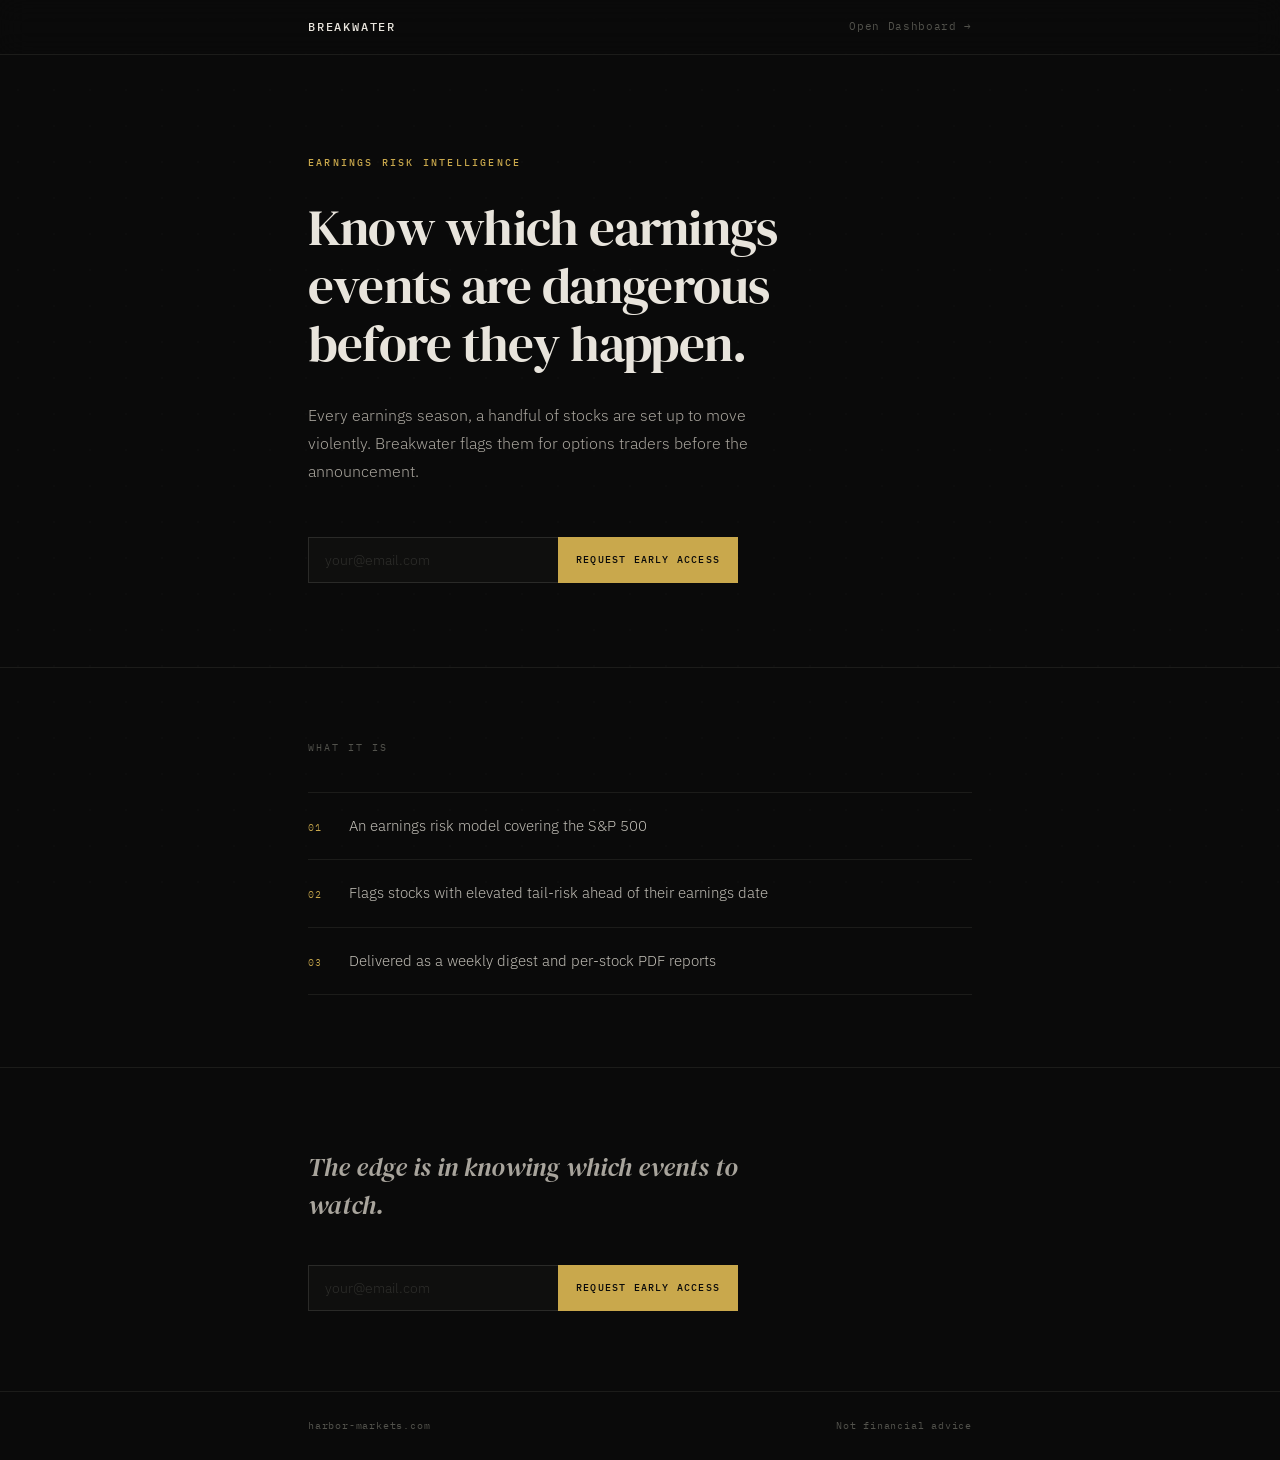
==== index.html @ 90c2ec00 "1/6/26 Changed Landing page styling and content created Formspree form" ====
<!DOCTYPE html>
<html lang="en">
<head>
  <meta charset="UTF-8" />
  <meta name="viewport" content="width=device-width, initial-scale=1.0" />
  <title>Breakwater — Earnings Risk Intelligence</title>
  <style>
    @import url('https://fonts.googleapis.com/css2?family=DM+Serif+Display:ital@0;1&family=IBM+Plex+Mono:wght@400;500&family=IBM+Plex+Sans:wght@300;400;500&display=swap');

    :root {
      --bg:           #0a0a0a;
      --text:         #e8e4dc;
      --text-muted:   #52524c;
      --text-dim:     #a8a49c;
      --accent:       #c9a84c;
      --border:       #1c1c1a;
      --max-w:        720px;
    }

    *, *::before, *::after { box-sizing: border-box; margin: 0; padding: 0; }
    html { scroll-behavior: smooth; }

    body {
      background: var(--bg);
      color: var(--text);
      font-family: 'IBM Plex Sans', system-ui, sans-serif;
      font-size: 16px;
      line-height: 1.6;
      -webkit-font-smoothing: antialiased;
      overflow-x: hidden;
    }

    /* Subtle dot-grid atmosphere */
    body::before {
      content: '';
      position: fixed;
      inset: 0;
      background-image: radial-gradient(circle, rgba(255,255,255,0.016) 1px, transparent 1px);
      background-size: 36px 36px;
      pointer-events: none;
      z-index: 0;
    }

    /* Staggered page load */
    @keyframes fadeUp {
      from { opacity: 0; transform: translateY(14px); }
      to   { opacity: 1; transform: translateY(0); }
    }
    .f1 { animation: fadeUp .55s ease both .00s; }
    .f2 { animation: fadeUp .55s ease both .12s; }
    .f3 { animation: fadeUp .55s ease both .24s; }
    .f4 { animation: fadeUp .55s ease both .38s; }
    .f5 { animation: fadeUp .55s ease both .52s; }

    /* ── Layout ── */
    .container {
      max-width: var(--max-w);
      margin: 0 auto;
      padding: 0 28px;
      position: relative;
      z-index: 1;
    }

    /* ── Nav ── */
    nav {
      position: sticky;
      top: 0;
      z-index: 100;
      border-bottom: 1px solid var(--border);
      background: rgba(10, 10, 10, 0.9);
      backdrop-filter: blur(14px);
      -webkit-backdrop-filter: blur(14px);
    }
    .nav-inner {
      max-width: var(--max-w);
      margin: 0 auto;
      padding: 0 28px;
      height: 54px;
      display: flex;
      align-items: center;
      justify-content: space-between;
      position: relative;
      z-index: 1;
    }
    .wordmark {
      font-family: 'IBM Plex Mono', monospace;
      font-size: 12px;
      font-weight: 500;
      letter-spacing: .15em;
      text-transform: uppercase;
      color: var(--text);
      text-decoration: none;
    }
    .nav-cta {
      font-family: 'IBM Plex Mono', monospace;
      font-size: 11px;
      letter-spacing: .06em;
      color: var(--text-muted);
      text-decoration: none;
      transition: color .2s;
    }
    .nav-cta:hover { color: var(--text); }

    /* ── Hero ── */
    .hero {
      padding: 100px 0 84px;
      border-bottom: 1px solid var(--border);
    }
    .eyebrow {
      font-family: 'IBM Plex Mono', monospace;
      font-size: 10px;
      font-weight: 500;
      letter-spacing: .22em;
      text-transform: uppercase;
      color: var(--accent);
      margin-bottom: 28px;
    }
    h1 {
      font-family: 'DM Serif Display', Georgia, serif;
      font-size: clamp(2.1rem, 5.5vw, 3.2rem);
      font-weight: 400;
      line-height: 1.13;
      letter-spacing: -.015em;
      color: var(--text);
      margin-bottom: 28px;
    }
    .hero-sub {
      font-size: 16px;
      font-weight: 300;
      color: var(--text-dim);
      line-height: 1.75;
      max-width: 500px;
      margin-bottom: 52px;
    }

    /* ── Form ── */
    .form-row {
      display: flex;
      gap: 0;
      max-width: 430px;
    }
    .form-row input[type="email"] {
      flex: 1;
      min-width: 0;
      background: #0f0f0e;
      border: 1px solid #2a2a28;
      border-right: none;
      color: var(--text);
      font-family: 'IBM Plex Sans', sans-serif;
      font-size: 14px;
      font-weight: 300;
      padding: 13px 16px;
      outline: none;
      transition: border-color .2s;
      -webkit-appearance: none;
    }
    .form-row input[type="email"]::placeholder { color: #2e2e2b; }
    .form-row input[type="email"]:focus { border-color: var(--accent); }
    .btn {
      background: var(--accent);
      color: #0a0a0a;
      font-family: 'IBM Plex Mono', monospace;
      font-size: 10px;
      font-weight: 500;
      letter-spacing: .12em;
      text-transform: uppercase;
      border: none;
      padding: 13px 18px;
      cursor: pointer;
      white-space: nowrap;
      transition: opacity .2s;
      flex-shrink: 0;
    }
    .btn:hover { opacity: .82; }

    /* ── Features ── */
    .features {
      padding: 72px 0;
      border-bottom: 1px solid var(--border);
    }
    .section-label {
      font-family: 'IBM Plex Mono', monospace;
      font-size: 10px;
      letter-spacing: .2em;
      text-transform: uppercase;
      color: var(--text-muted);
      margin-bottom: 36px;
    }
    .feature-list {
      list-style: none;
    }
    .feature-list li {
      display: flex;
      align-items: baseline;
      gap: 28px;
      padding: 22px 0;
      border-top: 1px solid var(--border);
      font-size: 15px;
      font-weight: 300;
      color: #c0bdb5;
      line-height: 1.5;
    }
    .feature-list li:last-child { border-bottom: 1px solid var(--border); }
    .num {
      font-family: 'IBM Plex Mono', monospace;
      font-size: 10px;
      color: var(--accent);
      letter-spacing: .05em;
      flex-shrink: 0;
      margin-top: 3px;
    }

    /* ── Bottom CTA ── */
    .cta-bottom {
      padding: 80px 0;
      border-bottom: 1px solid var(--border);
    }
    .cta-line {
      font-family: 'DM Serif Display', serif;
      font-style: italic;
      font-size: clamp(1.25rem, 2.8vw, 1.65rem);
      font-weight: 400;
      color: var(--text-dim);
      line-height: 1.45;
      margin-bottom: 40px;
      max-width: 460px;
    }

    /* ── Footer ── */
    footer {
      padding: 26px 0;
    }
    .footer-inner {
      max-width: var(--max-w);
      margin: 0 auto;
      padding: 0 28px;
      display: flex;
      align-items: center;
      justify-content: space-between;
      position: relative;
      z-index: 1;
    }
    .footer-text {
      font-family: 'IBM Plex Mono', monospace;
      font-size: 10px;
      letter-spacing: .08em;
      color: var(--text-muted);
    }

    /* ── Mobile ── */
    @media (max-width: 520px) {
      .hero { padding: 68px 0 60px; }
      h1 { line-height: 1.18; }
      .form-row { flex-direction: column; gap: 8px; }
      .form-row input[type="email"] { border-right: 1px solid #2a2a28; }
      .btn { padding: 14px 20px; }
    }
  </style>
</head>
<body>

  <nav>
    <div class="nav-inner f1">
      <a class="wordmark" href="#">Breakwater</a>
      <a class="nav-cta" href="https://www.harbor-markets.com/breakwater/" target="_blank" rel="noopener noreferrer">Open Dashboard &rarr;</a>
    </div>
  </nav>

  <section class="hero">
    <div class="container">
      <p class="eyebrow f2">Earnings Risk Intelligence</p>
      <h1 class="f3">Know which earnings<br>events are dangerous<br>before they happen.</h1>
      <p class="hero-sub f4">
        Every earnings season, a handful of stocks are set up to move violently.
        Breakwater flags them for options traders before the announcement.
      </p>
      <div class="f5">
        <form class="form-row" action="https://formspree.io/f/xykvrbqv" method="POST">
          <input type="email" name="email" placeholder="your@email.com" required autocomplete="email" />
          <button type="submit" class="btn">Request early access</button>
        </form>
      </div>
    </div>
  </section>

  <section class="features">
    <div class="container">
      <p class="section-label">What it is</p>
      <ul class="feature-list">
        <li>
          <span class="num">01</span>
          <span>An earnings risk model covering the S&amp;P 500</span>
        </li>
        <li>
          <span class="num">02</span>
          <span>Flags stocks with elevated tail-risk ahead of their earnings date</span>
        </li>
        <li>
          <span class="num">03</span>
          <span>Delivered as a weekly digest and per-stock PDF reports</span>
        </li>
      </ul>
    </div>
  </section>

  <section class="cta-bottom">
    <div class="container">
      <p class="cta-line">The edge is in knowing which events to watch.</p>
      <form class="form-row" action="https://formspree.io/f/xykvrbqv" method="POST">
        <input type="email" name="email" placeholder="your@email.com" required autocomplete="email" />
        <button type="submit" class="btn">Request early access</button>
      </form>
    </div>
  </section>

  <footer>
    <div class="footer-inner">
      <span class="footer-text">harbor-markets.com</span>
      <span class="footer-text">Not financial advice</span>
    </div>
  </footer>

</body>
</html>
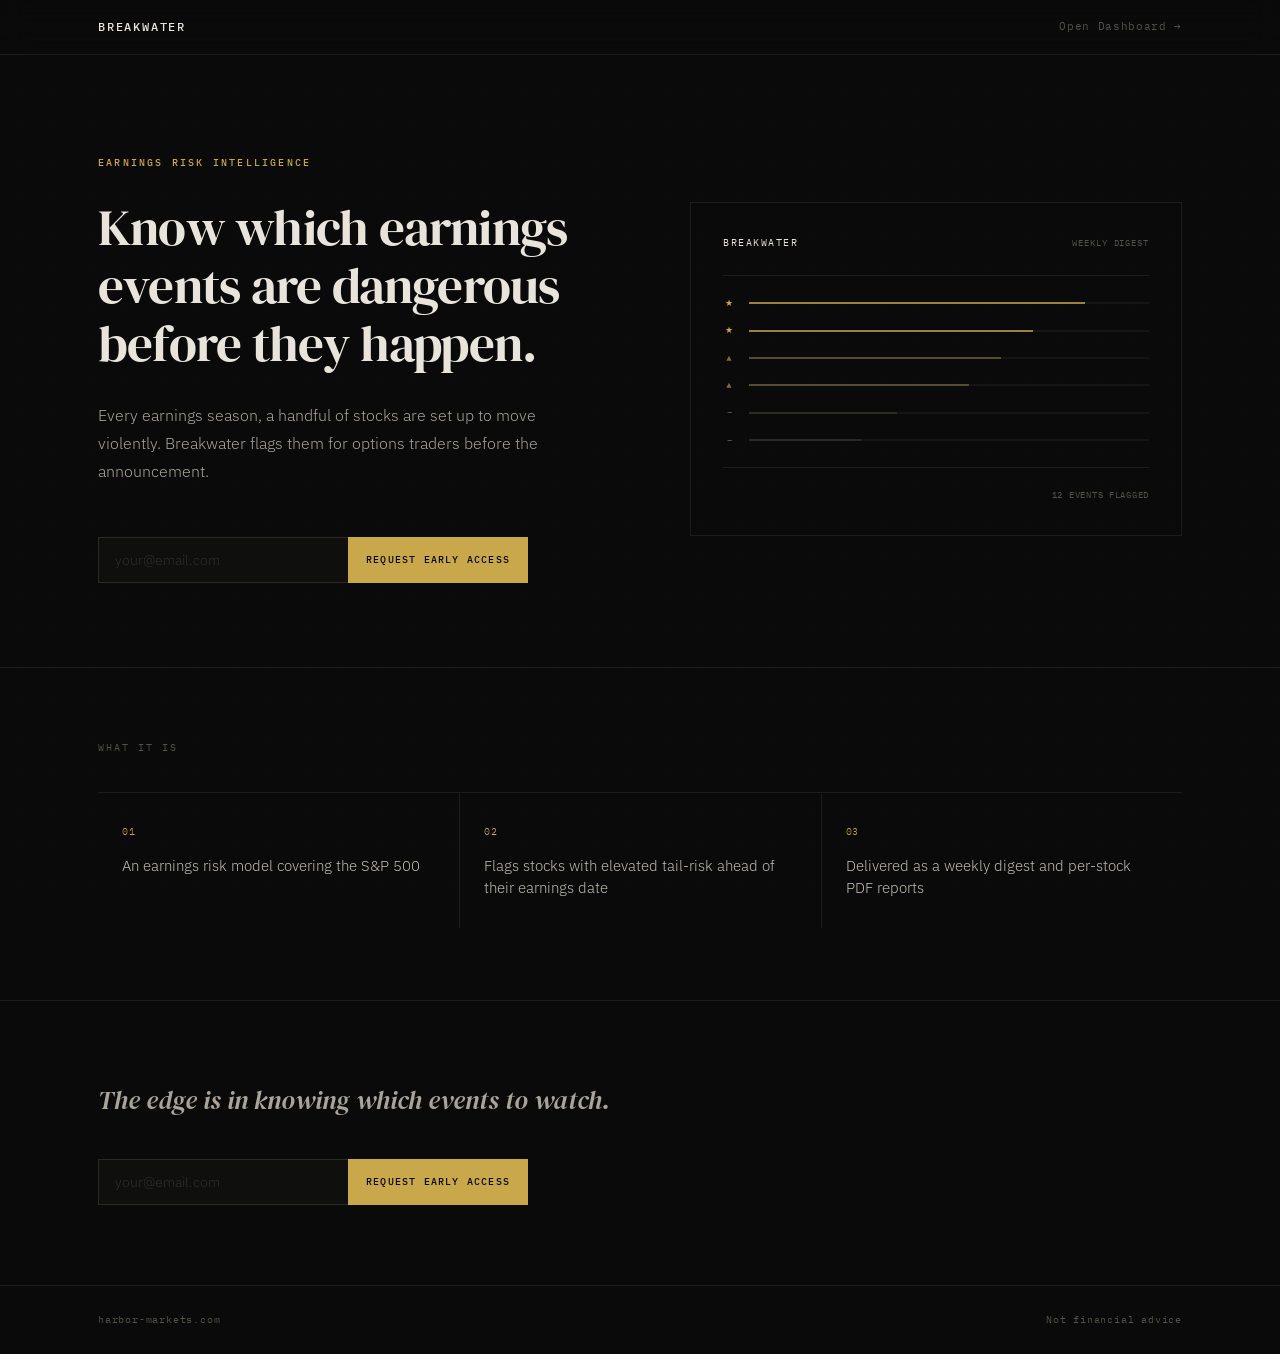
==== commit 61ebf087: "2/6/26 max-width update" ====
--- a/index.html
+++ b/index.html
@@ -4,258 +4,7 @@
   <meta charset="UTF-8" />
   <meta name="viewport" content="width=device-width, initial-scale=1.0" />
   <title>Breakwater — Earnings Risk Intelligence</title>
-  <style>
-    @import url('https://fonts.googleapis.com/css2?family=DM+Serif+Display:ital@0;1&family=IBM+Plex+Mono:wght@400;500&family=IBM+Plex+Sans:wght@300;400;500&display=swap');
-
-    :root {
-      --bg:           #0a0a0a;
-      --text:         #e8e4dc;
-      --text-muted:   #52524c;
-      --text-dim:     #a8a49c;
-      --accent:       #c9a84c;
-      --border:       #1c1c1a;
-      --max-w:        720px;
-    }
-
-    *, *::before, *::after { box-sizing: border-box; margin: 0; padding: 0; }
-    html { scroll-behavior: smooth; }
-
-    body {
-      background: var(--bg);
-      color: var(--text);
-      font-family: 'IBM Plex Sans', system-ui, sans-serif;
-      font-size: 16px;
-      line-height: 1.6;
-      -webkit-font-smoothing: antialiased;
-      overflow-x: hidden;
-    }
-
-    /* Subtle dot-grid atmosphere */
-    body::before {
-      content: '';
-      position: fixed;
-      inset: 0;
-      background-image: radial-gradient(circle, rgba(255,255,255,0.016) 1px, transparent 1px);
-      background-size: 36px 36px;
-      pointer-events: none;
-      z-index: 0;
-    }
-
-    /* Staggered page load */
-    @keyframes fadeUp {
-      from { opacity: 0; transform: translateY(14px); }
-      to   { opacity: 1; transform: translateY(0); }
-    }
-    .f1 { animation: fadeUp .55s ease both .00s; }
-    .f2 { animation: fadeUp .55s ease both .12s; }
-    .f3 { animation: fadeUp .55s ease both .24s; }
-    .f4 { animation: fadeUp .55s ease both .38s; }
-    .f5 { animation: fadeUp .55s ease both .52s; }
-
-    /* ── Layout ── */
-    .container {
-      max-width: var(--max-w);
-      margin: 0 auto;
-      padding: 0 28px;
-      position: relative;
-      z-index: 1;
-    }
-
-    /* ── Nav ── */
-    nav {
-      position: sticky;
-      top: 0;
-      z-index: 100;
-      border-bottom: 1px solid var(--border);
-      background: rgba(10, 10, 10, 0.9);
-      backdrop-filter: blur(14px);
-      -webkit-backdrop-filter: blur(14px);
-    }
-    .nav-inner {
-      max-width: var(--max-w);
-      margin: 0 auto;
-      padding: 0 28px;
-      height: 54px;
-      display: flex;
-      align-items: center;
-      justify-content: space-between;
-      position: relative;
-      z-index: 1;
-    }
-    .wordmark {
-      font-family: 'IBM Plex Mono', monospace;
-      font-size: 12px;
-      font-weight: 500;
-      letter-spacing: .15em;
-      text-transform: uppercase;
-      color: var(--text);
-      text-decoration: none;
-    }
-    .nav-cta {
-      font-family: 'IBM Plex Mono', monospace;
-      font-size: 11px;
-      letter-spacing: .06em;
-      color: var(--text-muted);
-      text-decoration: none;
-      transition: color .2s;
-    }
-    .nav-cta:hover { color: var(--text); }
-
-    /* ── Hero ── */
-    .hero {
-      padding: 100px 0 84px;
-      border-bottom: 1px solid var(--border);
-    }
-    .eyebrow {
-      font-family: 'IBM Plex Mono', monospace;
-      font-size: 10px;
-      font-weight: 500;
-      letter-spacing: .22em;
-      text-transform: uppercase;
-      color: var(--accent);
-      margin-bottom: 28px;
-    }
-    h1 {
-      font-family: 'DM Serif Display', Georgia, serif;
-      font-size: clamp(2.1rem, 5.5vw, 3.2rem);
-      font-weight: 400;
-      line-height: 1.13;
-      letter-spacing: -.015em;
-      color: var(--text);
-      margin-bottom: 28px;
-    }
-    .hero-sub {
-      font-size: 16px;
-      font-weight: 300;
-      color: var(--text-dim);
-      line-height: 1.75;
-      max-width: 500px;
-      margin-bottom: 52px;
-    }
-
-    /* ── Form ── */
-    .form-row {
-      display: flex;
-      gap: 0;
-      max-width: 430px;
-    }
-    .form-row input[type="email"] {
-      flex: 1;
-      min-width: 0;
-      background: #0f0f0e;
-      border: 1px solid #2a2a28;
-      border-right: none;
-      color: var(--text);
-      font-family: 'IBM Plex Sans', sans-serif;
-      font-size: 14px;
-      font-weight: 300;
-      padding: 13px 16px;
-      outline: none;
-      transition: border-color .2s;
-      -webkit-appearance: none;
-    }
-    .form-row input[type="email"]::placeholder { color: #2e2e2b; }
-    .form-row input[type="email"]:focus { border-color: var(--accent); }
-    .btn {
-      background: var(--accent);
-      color: #0a0a0a;
-      font-family: 'IBM Plex Mono', monospace;
-      font-size: 10px;
-      font-weight: 500;
-      letter-spacing: .12em;
-      text-transform: uppercase;
-      border: none;
-      padding: 13px 18px;
-      cursor: pointer;
-      white-space: nowrap;
-      transition: opacity .2s;
-      flex-shrink: 0;
-    }
-    .btn:hover { opacity: .82; }
-
-    /* ── Features ── */
-    .features {
-      padding: 72px 0;
-      border-bottom: 1px solid var(--border);
-    }
-    .section-label {
-      font-family: 'IBM Plex Mono', monospace;
-      font-size: 10px;
-      letter-spacing: .2em;
-      text-transform: uppercase;
-      color: var(--text-muted);
-      margin-bottom: 36px;
-    }
-    .feature-list {
-      list-style: none;
-    }
-    .feature-list li {
-      display: flex;
-      align-items: baseline;
-      gap: 28px;
-      padding: 22px 0;
-      border-top: 1px solid var(--border);
-      font-size: 15px;
-      font-weight: 300;
-      color: #c0bdb5;
-      line-height: 1.5;
-    }
-    .feature-list li:last-child { border-bottom: 1px solid var(--border); }
-    .num {
-      font-family: 'IBM Plex Mono', monospace;
-      font-size: 10px;
-      color: var(--accent);
-      letter-spacing: .05em;
-      flex-shrink: 0;
-      margin-top: 3px;
-    }
-
-    /* ── Bottom CTA ── */
-    .cta-bottom {
-      padding: 80px 0;
-      border-bottom: 1px solid var(--border);
-    }
-    .cta-line {
-      font-family: 'DM Serif Display', serif;
-      font-style: italic;
-      font-size: clamp(1.25rem, 2.8vw, 1.65rem);
-      font-weight: 400;
-      color: var(--text-dim);
-      line-height: 1.45;
-      margin-bottom: 40px;
-      max-width: 460px;
-    }
-
-    /* ── Footer ── */
-    footer {
-      padding: 26px 0;
-    }
-    .footer-inner {
-      max-width: var(--max-w);
-      margin: 0 auto;
-      padding: 0 28px;
-      display: flex;
-      align-items: center;
-      justify-content: space-between;
-      position: relative;
-      z-index: 1;
-    }
-    .footer-text {
-      font-family: 'IBM Plex Mono', monospace;
-      font-size: 10px;
-      letter-spacing: .08em;
-      color: var(--text-muted);
-    }
-
-    /* ── Mobile ── */
-    @media (max-width: 520px) {
-      .hero { padding: 68px 0 60px; }
-      h1 { line-height: 1.18; }
-      .form-row { flex-direction: column; gap: 8px; }
-      .form-row input[type="email"] { border-right: 1px solid #2a2a28; }
-      .btn { padding: 14px 20px; }
-    }
-  </style>
+  <link rel="stylesheet" href="styles.css" />
 </head>
 <body>
 
@@ -268,17 +17,58 @@
 
   <section class="hero">
     <div class="container">
-      <p class="eyebrow f2">Earnings Risk Intelligence</p>
-      <h1 class="f3">Know which earnings<br>events are dangerous<br>before they happen.</h1>
-      <p class="hero-sub f4">
-        Every earnings season, a handful of stocks are set up to move violently.
-        Breakwater flags them for options traders before the announcement.
-      </p>
-      <div class="f5">
-        <form class="form-row" action="https://formspree.io/f/xykvrbqv" method="POST">
-          <input type="email" name="email" placeholder="your@email.com" required autocomplete="email" />
-          <button type="submit" class="btn">Request early access</button>
-        </form>
+      <div class="hero-grid">
+        <div class="hero-content">
+          <p class="eyebrow f2">Earnings Risk Intelligence</p>
+          <h1 class="f3">Know which earnings<br>events are dangerous<br>before they happen.</h1>
+          <p class="hero-sub f4">
+            Every earnings season, a handful of stocks are set up to move violently.
+            Breakwater flags them for options traders before the announcement.
+          </p>
+          <div class="f5">
+            <form class="form-row" action="https://formspree.io/f/xykvrbqv" method="POST">
+              <input type="email" name="email" placeholder="your@email.com" required autocomplete="email" />
+              <button type="submit" class="btn">Request early access</button>
+            </form>
+          </div>
+        </div>
+        <div class="hero-visual f4">
+          <div class="digest-preview">
+            <div class="dp-header">
+              <span>Breakwater</span>
+              <span class="dp-label">Weekly Digest</span>
+            </div>
+            <div class="dp-divider"></div>
+            <div class="dp-rows">
+              <div class="dp-row">
+                <span class="dp-icon high">★</span>
+                <div class="dp-bar-track"><div class="dp-bar-fill high" style="--w:84%"></div></div>
+              </div>
+              <div class="dp-row">
+                <span class="dp-icon high">★</span>
+                <div class="dp-bar-track"><div class="dp-bar-fill high" style="--w:71%"></div></div>
+              </div>
+              <div class="dp-row">
+                <span class="dp-icon mid">▲</span>
+                <div class="dp-bar-track"><div class="dp-bar-fill mid" style="--w:63%"></div></div>
+              </div>
+              <div class="dp-row">
+                <span class="dp-icon mid">▲</span>
+                <div class="dp-bar-track"><div class="dp-bar-fill mid" style="--w:55%"></div></div>
+              </div>
+              <div class="dp-row">
+                <span class="dp-icon low">–</span>
+                <div class="dp-bar-track"><div class="dp-bar-fill low" style="--w:37%"></div></div>
+              </div>
+              <div class="dp-row">
+                <span class="dp-icon low">–</span>
+                <div class="dp-bar-track"><div class="dp-bar-fill low" style="--w:28%"></div></div>
+              </div>
+            </div>
+            <div class="dp-divider"></div>
+            <div class="dp-footer">12 events flagged</div>
+          </div>
+        </div>
       </div>
     </div>
   </section>
--- a/styles.css
+++ b/styles.css
@@ -0,0 +1,346 @@
+@import url('https://fonts.googleapis.com/css2?family=DM+Serif+Display:ital@0;1&family=IBM+Plex+Mono:wght@400;500&family=IBM+Plex+Sans:wght@300;400;500&display=swap');
+
+:root {
+  --bg:           #0a0a0a;
+  --text:         #e8e4dc;
+  --text-muted:   #52524c;
+  --text-dim:     #a8a49c;
+  --accent:       #c9a84c;
+  --border:       #1c1c1a;
+  --max-w:        1180px;
+}
+
+*, *::before, *::after { box-sizing: border-box; margin: 0; padding: 0; }
+html { scroll-behavior: smooth; }
+
+body {
+  background: var(--bg);
+  color: var(--text);
+  font-family: 'IBM Plex Sans', system-ui, sans-serif;
+  font-size: 16px;
+  line-height: 1.6;
+  -webkit-font-smoothing: antialiased;
+  overflow-x: hidden;
+}
+
+/* Subtle dot-grid atmosphere */
+body::before {
+  content: '';
+  position: fixed;
+  inset: 0;
+  background-image: radial-gradient(circle, rgba(255,255,255,0.016) 1px, transparent 1px);
+  background-size: 36px 36px;
+  pointer-events: none;
+  z-index: 0;
+}
+
+/* Staggered page load */
+@keyframes fadeUp {
+  from { opacity: 0; transform: translateY(14px); }
+  to   { opacity: 1; transform: translateY(0); }
+}
+.f1 { animation: fadeUp .55s ease both .00s; }
+.f2 { animation: fadeUp .55s ease both .12s; }
+.f3 { animation: fadeUp .55s ease both .24s; }
+.f4 { animation: fadeUp .55s ease both .38s; }
+.f5 { animation: fadeUp .55s ease both .52s; }
+
+/* ── Layout ── */
+.container {
+  max-width: var(--max-w);
+  margin: 0 auto;
+  padding: 0 48px;
+  position: relative;
+  z-index: 1;
+}
+
+/* ── Nav ── */
+nav {
+  position: sticky;
+  top: 0;
+  z-index: 100;
+  border-bottom: 1px solid var(--border);
+  background: rgba(10, 10, 10, 0.9);
+  backdrop-filter: blur(14px);
+  -webkit-backdrop-filter: blur(14px);
+}
+.nav-inner {
+  max-width: var(--max-w);
+  margin: 0 auto;
+  padding: 0 48px;
+  height: 54px;
+  display: flex;
+  align-items: center;
+  justify-content: space-between;
+  position: relative;
+  z-index: 1;
+}
+.wordmark {
+  font-family: 'IBM Plex Mono', monospace;
+  font-size: 12px;
+  font-weight: 500;
+  letter-spacing: .15em;
+  text-transform: uppercase;
+  color: var(--text);
+  text-decoration: none;
+}
+.nav-cta {
+  font-family: 'IBM Plex Mono', monospace;
+  font-size: 11px;
+  letter-spacing: .06em;
+  color: var(--text-muted);
+  text-decoration: none;
+  transition: color .2s;
+}
+.nav-cta:hover { color: var(--text); }
+
+/* ── Hero ── */
+.hero {
+  padding: 100px 0 84px;
+  border-bottom: 1px solid var(--border);
+}
+.hero-grid {
+  display: flex;
+  flex-direction: column;
+}
+.eyebrow {
+  font-family: 'IBM Plex Mono', monospace;
+  font-size: 10px;
+  font-weight: 500;
+  letter-spacing: .22em;
+  text-transform: uppercase;
+  color: var(--accent);
+  margin-bottom: 28px;
+}
+h1 {
+  font-family: 'DM Serif Display', Georgia, serif;
+  font-size: clamp(2.1rem, 5.5vw, 3.2rem);
+  font-weight: 400;
+  line-height: 1.13;
+  letter-spacing: -.015em;
+  color: var(--text);
+  margin-bottom: 28px;
+}
+.hero-sub {
+  font-size: 16px;
+  font-weight: 300;
+  color: var(--text-dim);
+  line-height: 1.75;
+  max-width: 500px;
+  margin-bottom: 52px;
+}
+
+/* ── Digest preview (right col decoration) ── */
+.hero-visual { display: none; }
+
+.digest-preview {
+  border: 1px solid var(--border);
+  padding: 32px;
+  font-family: 'IBM Plex Mono', monospace;
+  position: relative;
+}
+.dp-header {
+  display: flex;
+  justify-content: space-between;
+  align-items: baseline;
+  font-size: 10px;
+  letter-spacing: .15em;
+  text-transform: uppercase;
+  color: var(--text);
+  margin-bottom: 24px;
+}
+.dp-label { color: var(--text-muted); font-size: 9px; letter-spacing: .1em; }
+.dp-divider { height: 1px; background: var(--border); margin: 20px 0; }
+.dp-rows { display: flex; flex-direction: column; gap: 13px; }
+.dp-row {
+  display: flex;
+  align-items: center;
+  gap: 14px;
+}
+.dp-icon {
+  font-size: 9px;
+  width: 12px;
+  flex-shrink: 0;
+  text-align: center;
+}
+.dp-icon.high  { color: var(--accent); }
+.dp-icon.mid   { color: #7a6a42; }
+.dp-icon.low   { color: var(--text-muted); }
+.dp-bar-track {
+  flex: 1;
+  height: 2px;
+  background: #151513;
+  position: relative;
+}
+.dp-bar-fill {
+  position: absolute;
+  left: 0; top: 0; bottom: 0;
+  width: var(--w);
+}
+.dp-bar-fill.high { background: var(--accent); opacity: .75; }
+.dp-bar-fill.mid  { background: #7a6a42;       opacity: .65; }
+.dp-bar-fill.low  { background: var(--text-muted); opacity: .35; }
+.dp-footer {
+  display: flex;
+  justify-content: flex-end;
+  font-size: 9px;
+  letter-spacing: .08em;
+  color: var(--text-muted);
+  text-transform: uppercase;
+}
+
+/* ── Form ── */
+.form-row {
+  display: flex;
+  gap: 0;
+  max-width: 430px;
+}
+.form-row input[type="email"] {
+  flex: 1;
+  min-width: 0;
+  background: #0f0f0e;
+  border: 1px solid #2a2a28;
+  border-right: none;
+  color: var(--text);
+  font-family: 'IBM Plex Sans', sans-serif;
+  font-size: 14px;
+  font-weight: 300;
+  padding: 13px 16px;
+  outline: none;
+  transition: border-color .2s;
+  -webkit-appearance: none;
+}
+.form-row input[type="email"]::placeholder { color: #2e2e2b; }
+.form-row input[type="email"]:focus { border-color: var(--accent); }
+.btn {
+  background: var(--accent);
+  color: #0a0a0a;
+  font-family: 'IBM Plex Mono', monospace;
+  font-size: 10px;
+  font-weight: 500;
+  letter-spacing: .12em;
+  text-transform: uppercase;
+  border: none;
+  padding: 13px 18px;
+  cursor: pointer;
+  white-space: nowrap;
+  transition: opacity .2s;
+  flex-shrink: 0;
+}
+.btn:hover { opacity: .82; }
+
+/* ── Features ── */
+.features {
+  padding: 72px 0;
+  border-bottom: 1px solid var(--border);
+}
+.section-label {
+  font-family: 'IBM Plex Mono', monospace;
+  font-size: 10px;
+  letter-spacing: .2em;
+  text-transform: uppercase;
+  color: var(--text-muted);
+  margin-bottom: 36px;
+}
+.feature-list {
+  list-style: none;
+}
+.feature-list li {
+  display: flex;
+  align-items: baseline;
+  gap: 28px;
+  padding: 22px 0;
+  border-top: 1px solid var(--border);
+  font-size: 15px;
+  font-weight: 300;
+  color: #c0bdb5;
+  line-height: 1.5;
+}
+.feature-list li:last-child { border-bottom: 1px solid var(--border); }
+.num {
+  font-family: 'IBM Plex Mono', monospace;
+  font-size: 10px;
+  color: var(--accent);
+  letter-spacing: .05em;
+  flex-shrink: 0;
+  margin-top: 3px;
+}
+
+/* ── Bottom CTA ── */
+.cta-bottom {
+  padding: 80px 0;
+  border-bottom: 1px solid var(--border);
+}
+.cta-line {
+  font-family: 'DM Serif Display', serif;
+  font-style: italic;
+  font-size: clamp(1.25rem, 2.8vw, 1.65rem);
+  font-weight: 400;
+  color: var(--text-dim);
+  line-height: 1.45;
+  margin-bottom: 40px;
+  max-width: 560px;
+}
+
+/* ── Footer ── */
+footer {
+  padding: 26px 0;
+}
+.footer-inner {
+  max-width: var(--max-w);
+  margin: 0 auto;
+  padding: 0 48px;
+  display: flex;
+  align-items: center;
+  justify-content: space-between;
+  position: relative;
+  z-index: 1;
+}
+.footer-text {
+  font-family: 'IBM Plex Mono', monospace;
+  font-size: 10px;
+  letter-spacing: .08em;
+  color: var(--text-muted);
+}
+
+/* ── Wide screen: two-column hero ── */
+@media (min-width: 900px) {
+  .hero-grid {
+    display: grid;
+    grid-template-columns: 1fr 1fr;
+    gap: 100px;
+    align-items: center;
+  }
+  .hero-visual { display: block; }
+}
+
+/* ── Wide screen: features grid ── */
+@media (min-width: 900px) {
+  .feature-list {
+    display: grid;
+    grid-template-columns: repeat(3, 1fr);
+  }
+  .feature-list li {
+    flex-direction: column;
+    gap: 16px;
+    padding: 28px 24px;
+    border-top: 1px solid var(--border);
+    border-left: 1px solid var(--border);
+  }
+  .feature-list li:last-child {
+    border-bottom: none;
+  }
+  .feature-list li:first-child {
+    border-left: none;
+  }
+}
+
+/* ── Mobile ── */
+@media (max-width: 520px) {
+  .container, .nav-inner, .footer-inner { padding-left: 24px; padding-right: 24px; }
+  .hero { padding: 68px 0 60px; }
+  h1 { line-height: 1.18; }
+  .form-row { flex-direction: column; gap: 8px; }
+  .form-row input[type="email"] { border-right: 1px solid #2a2a28; }
+  .btn { padding: 14px 20px; }
+}
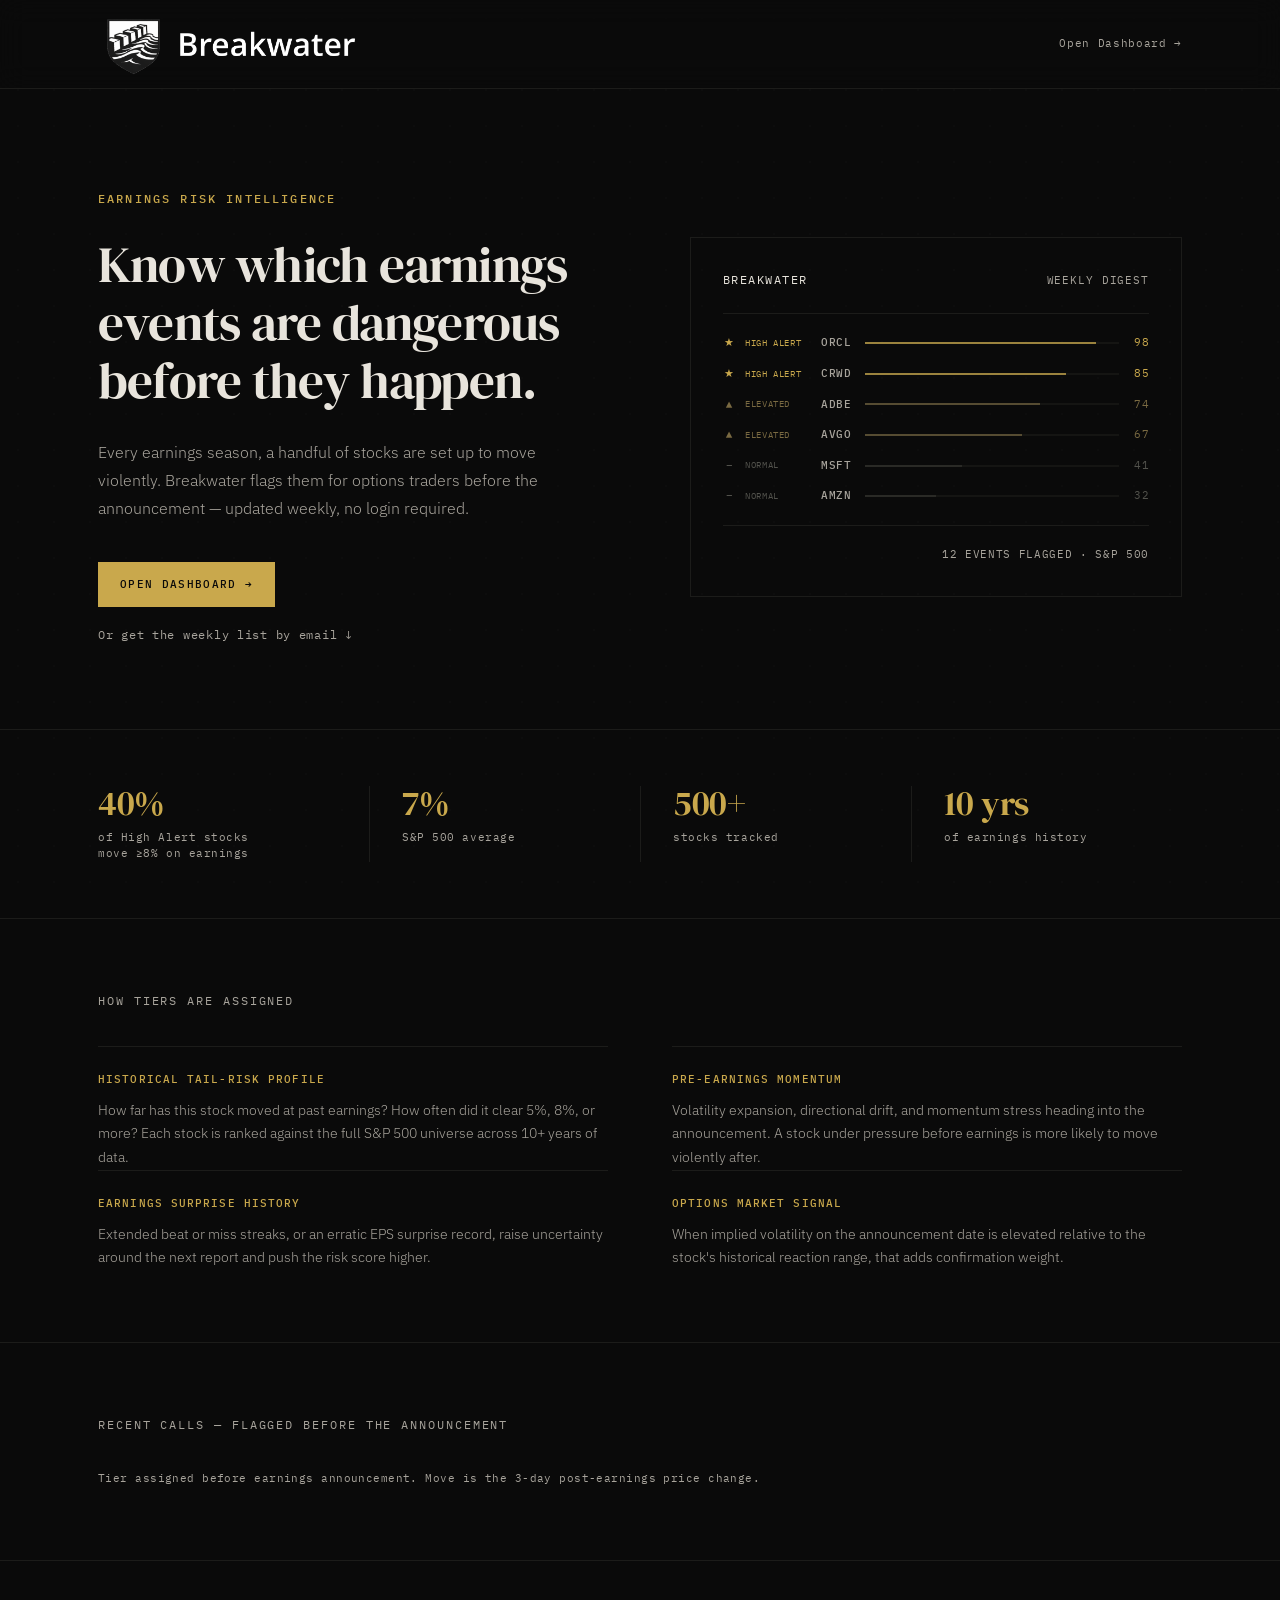
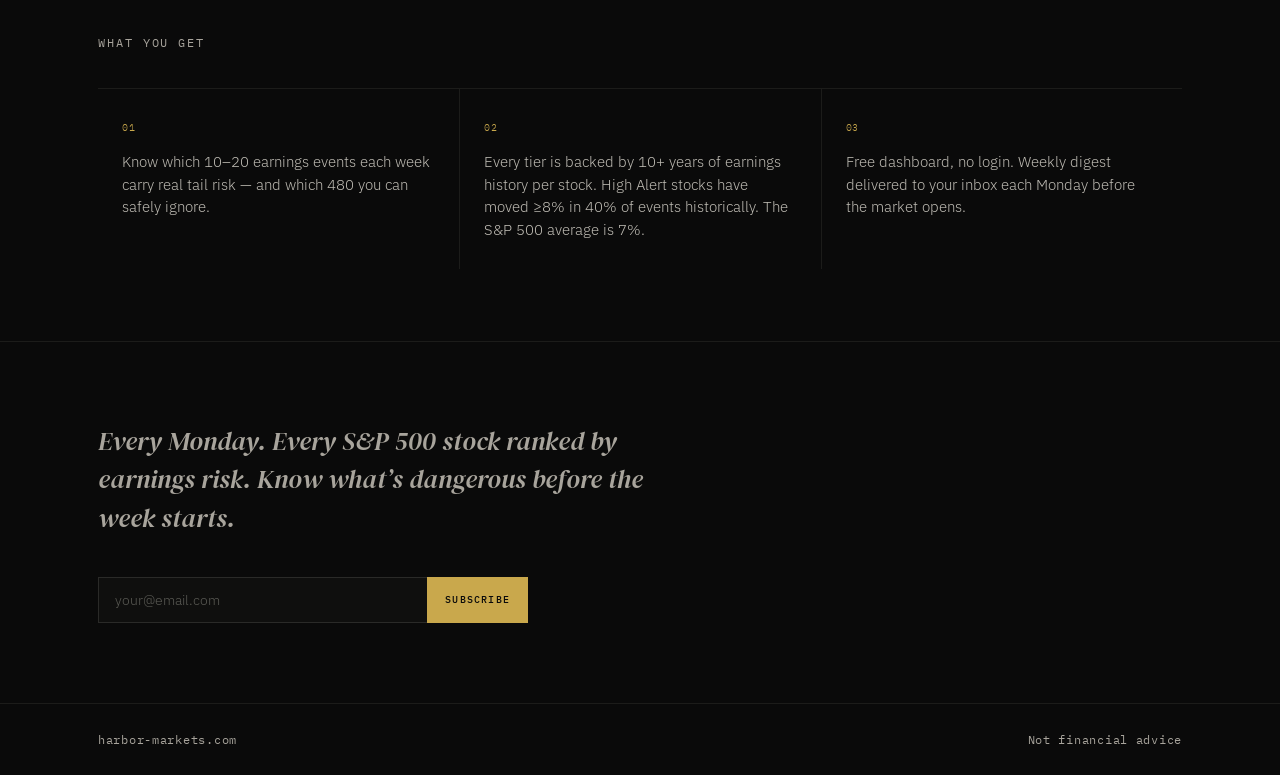
==== commit 6c22a973: "21/6/26 landing page overhaul: stats band, how-it-works section, benefit-focused copy, dynamic recen" ====
--- a/index.html
+++ b/index.html
@@ -3,14 +3,14 @@
 <head>
   <meta charset="UTF-8" />
   <meta name="viewport" content="width=device-width, initial-scale=1.0" />
-  <title>Breakwater — Earnings Risk Intelligence</title>
+  <title>Breakwater — Earnings Risk Tracker</title>
   <link rel="stylesheet" href="styles.css" />
 </head>
 <body>
 
   <nav>
     <div class="nav-inner f1">
-      <a class="wordmark" href="#">Breakwater</a>
+      <a class="wordmark" href="#"><img src="assets/logo-white.png" alt="Breakwater" class="nav-logo" /></a>
       <a class="nav-cta" href="https://www.harbor-markets.com/breakwater/" target="_blank" rel="noopener noreferrer">Open Dashboard &rarr;</a>
     </div>
   </nav>
@@ -23,13 +23,11 @@
           <h1 class="f3">Know which earnings<br>events are dangerous<br>before they happen.</h1>
           <p class="hero-sub f4">
             Every earnings season, a handful of stocks are set up to move violently.
-            Breakwater flags them for options traders before the announcement.
+            Breakwater flags them for options traders before the announcement — updated weekly, no login required.
           </p>
-          <div class="f5">
-            <form class="form-row" action="https://formspree.io/f/xykvrbqv" method="POST">
-              <input type="email" name="email" placeholder="your@email.com" required autocomplete="email" />
-              <button type="submit" class="btn">Request early access</button>
-            </form>
+          <div class="hero-actions f5">
+            <a class="btn-hero" href="https://www.harbor-markets.com/breakwater/" target="_blank" rel="noopener noreferrer">Open dashboard &rarr;</a>
+            <p class="digest-nudge">Or get the weekly list by email &darr;</p>
           </div>
         </div>
         <div class="hero-visual f4">
@@ -42,52 +40,125 @@
             <div class="dp-rows">
               <div class="dp-row">
                 <span class="dp-icon high">★</span>
-                <div class="dp-bar-track"><div class="dp-bar-fill high" style="--w:84%"></div></div>
+                <span class="dp-tier high">HIGH ALERT</span>
+                <span class="dp-ticker">ORCL</span>
+                <div class="dp-bar-track"><div class="dp-bar-fill high" style="--w:91%"></div></div>
+                <span class="dp-score high">98</span>
               </div>
               <div class="dp-row">
                 <span class="dp-icon high">★</span>
-                <div class="dp-bar-track"><div class="dp-bar-fill high" style="--w:71%"></div></div>
+                <span class="dp-tier high">HIGH ALERT</span>
+                <span class="dp-ticker">CRWD</span>
+                <div class="dp-bar-track"><div class="dp-bar-fill high" style="--w:79%"></div></div>
+                <span class="dp-score high">85</span>
               </div>
               <div class="dp-row">
                 <span class="dp-icon mid">▲</span>
-                <div class="dp-bar-track"><div class="dp-bar-fill mid" style="--w:63%"></div></div>
+                <span class="dp-tier mid">ELEVATED</span>
+                <span class="dp-ticker">ADBE</span>
+                <div class="dp-bar-track"><div class="dp-bar-fill mid" style="--w:69%"></div></div>
+                <span class="dp-score mid">74</span>
               </div>
               <div class="dp-row">
                 <span class="dp-icon mid">▲</span>
-                <div class="dp-bar-track"><div class="dp-bar-fill mid" style="--w:55%"></div></div>
+                <span class="dp-tier mid">ELEVATED</span>
+                <span class="dp-ticker">AVGO</span>
+                <div class="dp-bar-track"><div class="dp-bar-fill mid" style="--w:62%"></div></div>
+                <span class="dp-score mid">67</span>
               </div>
               <div class="dp-row">
                 <span class="dp-icon low">–</span>
-                <div class="dp-bar-track"><div class="dp-bar-fill low" style="--w:37%"></div></div>
+                <span class="dp-tier low">NORMAL</span>
+                <span class="dp-ticker">MSFT</span>
+                <div class="dp-bar-track"><div class="dp-bar-fill low" style="--w:38%"></div></div>
+                <span class="dp-score low">41</span>
               </div>
               <div class="dp-row">
                 <span class="dp-icon low">–</span>
+                <span class="dp-tier low">NORMAL</span>
+                <span class="dp-ticker">AMZN</span>
                 <div class="dp-bar-track"><div class="dp-bar-fill low" style="--w:28%"></div></div>
+                <span class="dp-score low">32</span>
               </div>
             </div>
             <div class="dp-divider"></div>
-            <div class="dp-footer">12 events flagged</div>
+            <div class="dp-footer">12 events flagged &middot; S&amp;P 500</div>
           </div>
         </div>
       </div>
     </div>
   </section>
 
+  <section class="stats-band">
+    <div class="container">
+      <div class="stats-grid">
+        <div class="stat-item">
+          <span class="stat-num">40%</span>
+          <span class="stat-label">of High Alert stocks move &ge;8% on earnings</span>
+        </div>
+        <div class="stat-item">
+          <span class="stat-num">7%</span>
+          <span class="stat-label">S&amp;P 500 average</span>
+        </div>
+        <div class="stat-item">
+          <span class="stat-num">500+</span>
+          <span class="stat-label">stocks tracked</span>
+        </div>
+        <div class="stat-item">
+          <span class="stat-num">10 yrs</span>
+          <span class="stat-label">of earnings history</span>
+        </div>
+      </div>
+    </div>
+  </section>
+
+  <section class="how-it-works">
+    <div class="container">
+      <p class="section-label">How tiers are assigned</p>
+      <div class="how-grid">
+        <div class="how-item">
+          <strong class="how-title">Historical tail-risk profile</strong>
+          <p class="how-body">How far has this stock moved at past earnings? How often did it clear 5%, 8%, or more? Each stock is ranked against the full S&amp;P 500 universe across 10+ years of data.</p>
+        </div>
+        <div class="how-item">
+          <strong class="how-title">Pre-earnings momentum</strong>
+          <p class="how-body">Volatility expansion, directional drift, and momentum stress heading into the announcement. A stock under pressure before earnings is more likely to move violently after.</p>
+        </div>
+        <div class="how-item">
+          <strong class="how-title">Earnings surprise history</strong>
+          <p class="how-body">Extended beat or miss streaks, or an erratic EPS surprise record, raise uncertainty around the next report and push the risk score higher.</p>
+        </div>
+        <div class="how-item">
+          <strong class="how-title">Options market signal</strong>
+          <p class="how-body">When implied volatility on the announcement date is elevated relative to the stock's historical reaction range, that adds confirmation weight.</p>
+        </div>
+      </div>
+    </div>
+  </section>
+
+  <section class="recent-calls">
+    <div class="container">
+      <p class="section-label">Recent calls &mdash; flagged before the announcement</p>
+      <div id="recent-calls-content"></div>
+      <p class="calls-note">Tier assigned before earnings announcement. Move is the 3-day post-earnings price change.</p>
+    </div>
+  </section>
+
   <section class="features">
     <div class="container">
-      <p class="section-label">What it is</p>
+      <p class="section-label">What you get</p>
       <ul class="feature-list">
         <li>
           <span class="num">01</span>
-          <span>An earnings risk model covering the S&amp;P 500</span>
+          <span>Know which 10&ndash;20 earnings events each week carry real tail risk &mdash; and which 480 you can safely ignore.</span>
         </li>
         <li>
           <span class="num">02</span>
-          <span>Flags stocks with elevated tail-risk ahead of their earnings date</span>
+          <span>Every tier is backed by 10+ years of earnings history per stock. High Alert stocks have moved &ge;8% in 40% of events historically. The S&amp;P 500 average is 7%.</span>
         </li>
         <li>
           <span class="num">03</span>
-          <span>Delivered as a weekly digest and per-stock PDF reports</span>
+          <span>Free dashboard, no login. Weekly digest delivered to your inbox each Monday before the market opens.</span>
         </li>
       </ul>
     </div>
@@ -95,10 +166,10 @@
 
   <section class="cta-bottom">
     <div class="container">
-      <p class="cta-line">The edge is in knowing which events to watch.</p>
+      <p class="cta-line">Every Monday. Every S&amp;P 500 stock ranked by earnings risk. Know what&rsquo;s dangerous before the week starts.</p>
       <form class="form-row" action="https://formspree.io/f/xykvrbqv" method="POST">
         <input type="email" name="email" placeholder="your@email.com" required autocomplete="email" />
-        <button type="submit" class="btn">Request early access</button>
+        <button type="submit" class="btn">Subscribe</button>
       </form>
     </div>
   </section>
@@ -110,5 +181,6 @@
     </div>
   </footer>
 
+  <script src="script.js"></script>
 </body>
 </html>
--- a/styles.css
+++ b/styles.css
@@ -68,7 +68,7 @@
   max-width: var(--max-w);
   margin: 0 auto;
   padding: 0 48px;
-  height: 54px;
+  height: 88px;
   display: flex;
   align-items: center;
   justify-content: space-between;
@@ -76,19 +76,20 @@
   z-index: 1;
 }
 .wordmark {
-  font-family: 'IBM Plex Mono', monospace;
-  font-size: 12px;
-  font-weight: 500;
-  letter-spacing: .15em;
-  text-transform: uppercase;
-  color: var(--text);
   text-decoration: none;
+  display: flex;
+  align-items: center;
+}
+.nav-logo {
+  height: 72px;
+  width: auto;
+  display: block;
 }
 .nav-cta {
   font-family: 'IBM Plex Mono', monospace;
   font-size: 11px;
   letter-spacing: .06em;
-  color: var(--text-muted);
+  color: var(--text-dim);
   text-decoration: none;
   transition: color .2s;
 }
@@ -105,9 +106,9 @@
 }
 .eyebrow {
   font-family: 'IBM Plex Mono', monospace;
-  font-size: 10px;
+  font-size: 12px;
   font-weight: 500;
-  letter-spacing: .22em;
+  letter-spacing: .18em;
   text-transform: uppercase;
   color: var(--accent);
   margin-bottom: 28px;
@@ -127,7 +128,35 @@
   color: var(--text-dim);
   line-height: 1.75;
   max-width: 500px;
-  margin-bottom: 52px;
+  margin-bottom: 40px;
+}
+
+/* ── Hero actions ── */
+.hero-actions {
+  display: flex;
+  flex-direction: column;
+  align-items: flex-start;
+  gap: 18px;
+}
+.btn-hero {
+  display: inline-block;
+  background: var(--accent);
+  color: #0a0a0a;
+  font-family: 'IBM Plex Mono', monospace;
+  font-size: 11px;
+  font-weight: 500;
+  letter-spacing: .12em;
+  text-transform: uppercase;
+  text-decoration: none;
+  padding: 14px 22px;
+  transition: opacity .2s;
+}
+.btn-hero:hover { opacity: .82; }
+.digest-nudge {
+  font-family: 'IBM Plex Mono', monospace;
+  font-size: 12px;
+  letter-spacing: .06em;
+  color: var(--text-dim);
 }
 
 /* ── Digest preview (right col decoration) ── */
@@ -143,22 +172,22 @@
   display: flex;
   justify-content: space-between;
   align-items: baseline;
-  font-size: 10px;
-  letter-spacing: .15em;
+  font-size: 12px;
+  letter-spacing: .12em;
   text-transform: uppercase;
   color: var(--text);
   margin-bottom: 24px;
 }
-.dp-label { color: var(--text-muted); font-size: 9px; letter-spacing: .1em; }
+.dp-label { color: var(--text-dim); font-size: 11px; letter-spacing: .08em; }
 .dp-divider { height: 1px; background: var(--border); margin: 20px 0; }
 .dp-rows { display: flex; flex-direction: column; gap: 13px; }
 .dp-row {
   display: flex;
   align-items: center;
-  gap: 14px;
+  gap: 10px;
 }
 .dp-icon {
-  font-size: 9px;
+  font-size: 11px;
   width: 12px;
   flex-shrink: 0;
   text-align: center;
@@ -166,6 +195,24 @@
 .dp-icon.high  { color: var(--accent); }
 .dp-icon.mid   { color: #7a6a42; }
 .dp-icon.low   { color: var(--text-muted); }
+.dp-tier {
+  font-size: 9px;
+  letter-spacing: .07em;
+  text-transform: uppercase;
+  width: 66px;
+  flex-shrink: 0;
+}
+.dp-tier.high { color: var(--accent); }
+.dp-tier.mid  { color: #7a6a42; }
+.dp-tier.low  { color: var(--text-muted); }
+.dp-ticker {
+  font-size: 11px;
+  font-weight: 500;
+  letter-spacing: .05em;
+  color: var(--text-dim);
+  width: 34px;
+  flex-shrink: 0;
+}
 .dp-bar-track {
   flex: 1;
   height: 2px;
@@ -180,12 +227,22 @@
 .dp-bar-fill.high { background: var(--accent); opacity: .75; }
 .dp-bar-fill.mid  { background: #7a6a42;       opacity: .65; }
 .dp-bar-fill.low  { background: var(--text-muted); opacity: .35; }
+.dp-score {
+  font-size: 11px;
+  letter-spacing: .03em;
+  width: 20px;
+  text-align: right;
+  flex-shrink: 0;
+}
+.dp-score.high { color: var(--accent); }
+.dp-score.mid  { color: #7a6a42; }
+.dp-score.low  { color: var(--text-muted); }
 .dp-footer {
   display: flex;
   justify-content: flex-end;
-  font-size: 9px;
-  letter-spacing: .08em;
-  color: var(--text-muted);
+  font-size: 11px;
+  letter-spacing: .06em;
+  color: var(--text-dim);
   text-transform: uppercase;
 }
 
@@ -210,7 +267,7 @@
   transition: border-color .2s;
   -webkit-appearance: none;
 }
-.form-row input[type="email"]::placeholder { color: #2e2e2b; }
+.form-row input[type="email"]::placeholder { color: #5a5a54; }
 .form-row input[type="email"]:focus { border-color: var(--accent); }
 .btn {
   background: var(--accent);
@@ -229,6 +286,162 @@
 }
 .btn:hover { opacity: .82; }
 
+/* ── Stats band ── */
+.stats-band {
+  padding: 56px 0;
+  border-bottom: 1px solid var(--border);
+}
+.stats-grid {
+  display: grid;
+  grid-template-columns: repeat(2, 1fr);
+  gap: 40px 48px;
+}
+.stat-item {
+  display: flex;
+  flex-direction: column;
+  gap: 8px;
+}
+.stat-num {
+  font-family: 'DM Serif Display', Georgia, serif;
+  font-size: 2.2rem;
+  font-weight: 400;
+  color: var(--accent);
+  line-height: 1;
+  letter-spacing: -.01em;
+}
+.stat-label {
+  font-family: 'IBM Plex Mono', monospace;
+  font-size: 11px;
+  letter-spacing: .05em;
+  color: var(--text-dim);
+  line-height: 1.5;
+  max-width: 180px;
+}
+
+@media (min-width: 640px) {
+  .stats-grid {
+    grid-template-columns: repeat(4, 1fr);
+    gap: 0;
+  }
+  .stat-item {
+    padding: 0 32px;
+    border-left: 1px solid var(--border);
+  }
+  .stat-item:first-child {
+    padding-left: 0;
+    border-left: none;
+  }
+}
+
+/* ── How it works ── */
+.how-it-works {
+  padding: 72px 0;
+  border-bottom: 1px solid var(--border);
+}
+.how-grid {
+  display: grid;
+  grid-template-columns: 1fr;
+  gap: 32px;
+}
+.how-item {
+  display: flex;
+  flex-direction: column;
+  gap: 10px;
+  padding-top: 24px;
+  border-top: 1px solid var(--border);
+}
+.how-title {
+  font-family: 'IBM Plex Mono', monospace;
+  font-size: 11px;
+  font-weight: 500;
+  letter-spacing: .1em;
+  text-transform: uppercase;
+  color: var(--accent);
+}
+.how-body {
+  font-size: 14px;
+  font-weight: 300;
+  color: var(--text-dim);
+  line-height: 1.7;
+  margin: 0;
+}
+
+@media (min-width: 900px) {
+  .how-grid {
+    grid-template-columns: repeat(2, 1fr);
+    gap: 0 64px;
+  }
+}
+
+/* ── Recent calls ── */
+.recent-calls {
+  padding: 72px 0;
+  border-bottom: 1px solid var(--border);
+}
+.calls-grid {
+  display: flex;
+  flex-direction: column;
+  gap: 40px;
+  margin-bottom: 28px;
+}
+.calls-week {
+  display: flex;
+  flex-direction: column;
+  gap: 0;
+}
+.week-label {
+  font-family: 'IBM Plex Mono', monospace;
+  font-size: 11px;
+  letter-spacing: .12em;
+  text-transform: uppercase;
+  color: var(--text-dim);
+  margin-bottom: 16px;
+}
+.call-row {
+  display: flex;
+  align-items: center;
+  gap: 16px;
+  padding: 13px 0;
+  border-top: 1px solid var(--border);
+}
+.call-row:last-child { border-bottom: 1px solid var(--border); }
+.call-ticker {
+  font-family: 'IBM Plex Mono', monospace;
+  font-size: 13px;
+  font-weight: 500;
+  letter-spacing: .06em;
+  color: var(--text);
+  width: 44px;
+  flex-shrink: 0;
+}
+.call-tier {
+  font-family: 'IBM Plex Mono', monospace;
+  font-size: 9px;
+  letter-spacing: .1em;
+  text-transform: uppercase;
+  flex: 1;
+}
+.call-tier.hc   { color: var(--accent); }
+.call-tier.high { color: var(--accent); }
+.call-tier.mid  { color: #7a6a42; }
+.call-tier.low  { color: var(--text-muted); }
+.call-move {
+  font-family: 'IBM Plex Mono', monospace;
+  font-size: 13px;
+  font-weight: 400;
+  letter-spacing: .04em;
+  flex-shrink: 0;
+}
+.call-move.neg { color: #a85c5c; }
+.call-move.pos { color: #5c8a5c; }
+.calls-note {
+  font-family: 'IBM Plex Mono', monospace;
+  font-size: 11px;
+  letter-spacing: .04em;
+  color: var(--text-dim);
+  line-height: 1.6;
+}
+
 /* ── Features ── */
 .features {
   padding: 72px 0;
@@ -236,10 +449,10 @@
 }
 .section-label {
   font-family: 'IBM Plex Mono', monospace;
-  font-size: 10px;
-  letter-spacing: .2em;
-  text-transform: uppercase;
-  color: var(--text-muted);
+  font-size: 12px;
+  letter-spacing: .16em;
+  text-transform: uppercase;
+  color: var(--text-dim);
   margin-bottom: 36px;
 }
 .feature-list {
@@ -298,9 +511,9 @@
 }
 .footer-text {
   font-family: 'IBM Plex Mono', monospace;
-  font-size: 10px;
-  letter-spacing: .08em;
-  color: var(--text-muted);
+  font-size: 12px;
+  letter-spacing: .06em;
+  color: var(--text-dim);
 }
 
 /* ── Wide screen: two-column hero ── */
@@ -312,6 +525,18 @@
     align-items: center;
   }
   .hero-visual { display: block; }
+}
+
+/* ── Wide screen: calls two-column ── */
+@media (min-width: 900px) {
+  .calls-grid {
+    flex-direction: row;
+    gap: 80px;
+    align-items: flex-start;
+  }
+  .calls-week {
+    flex: 1;
+  }
 }
 
 /* ── Wide screen: features grid ── */
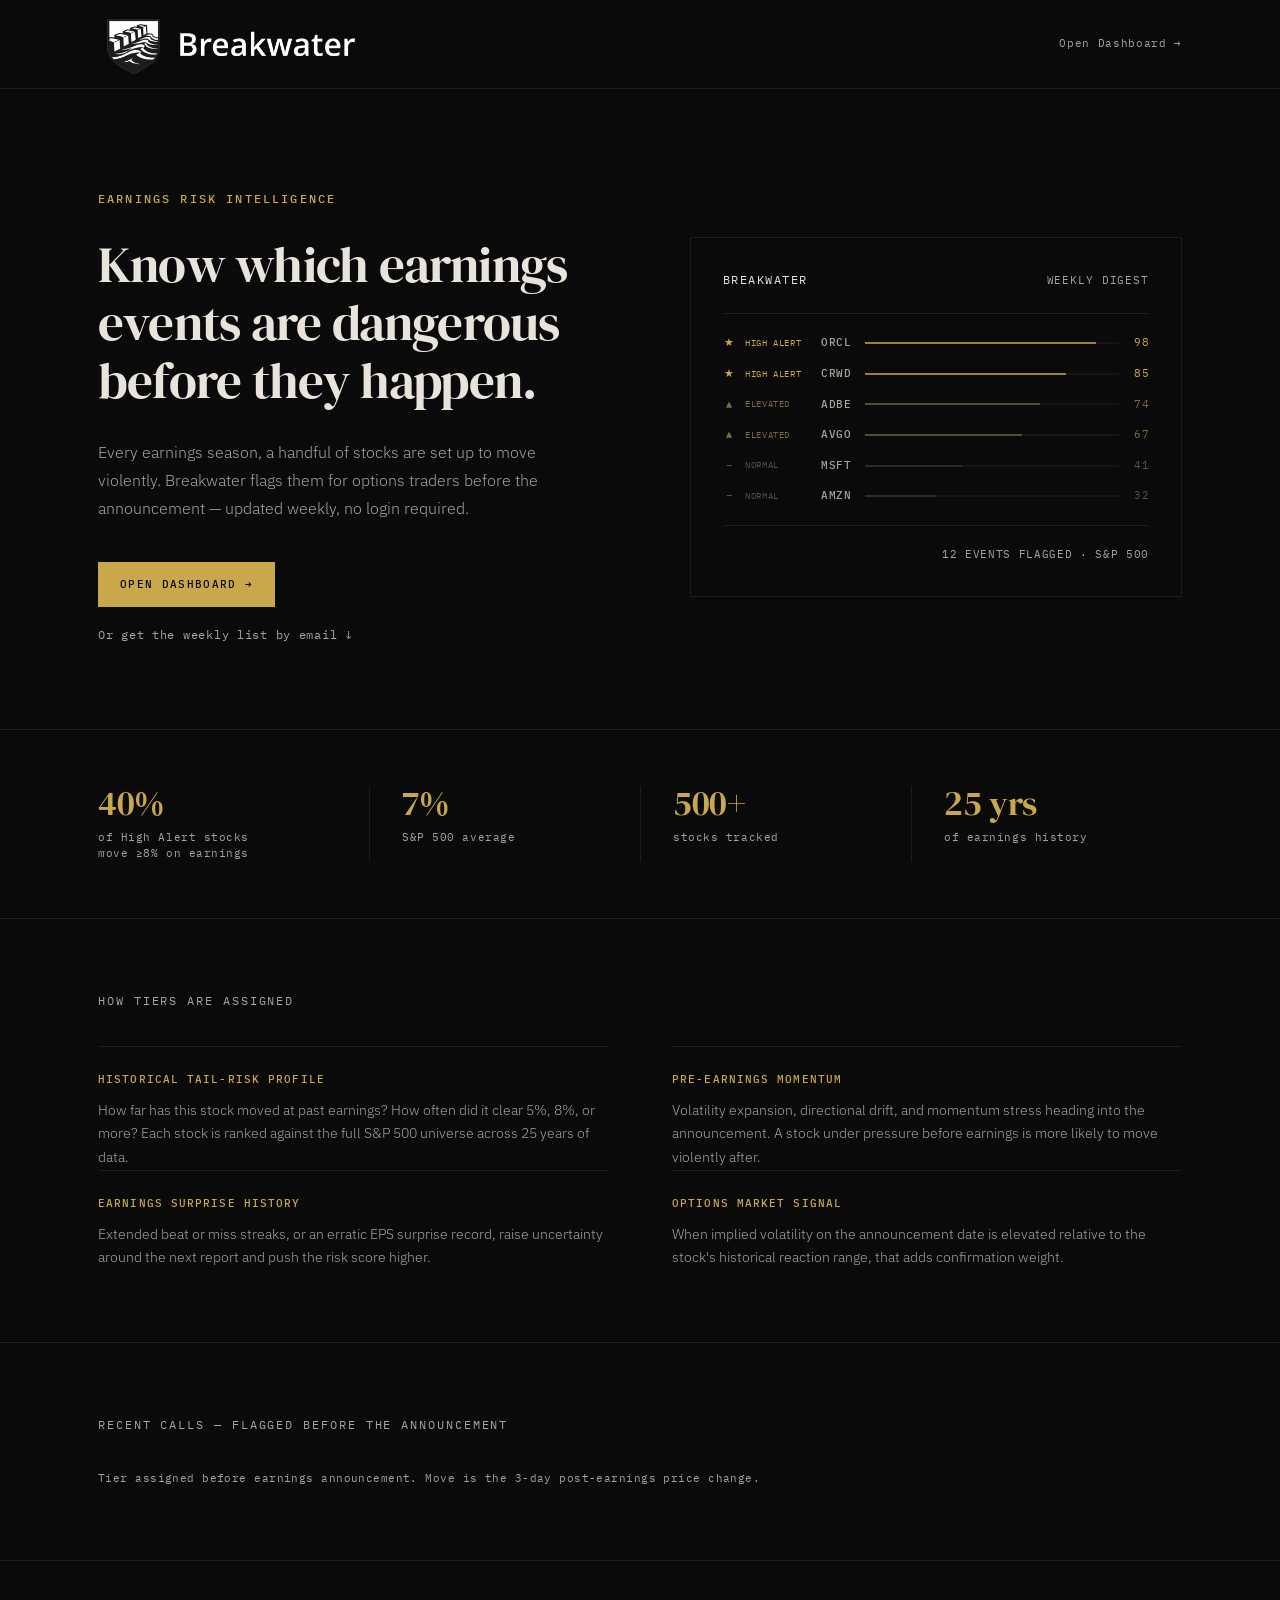
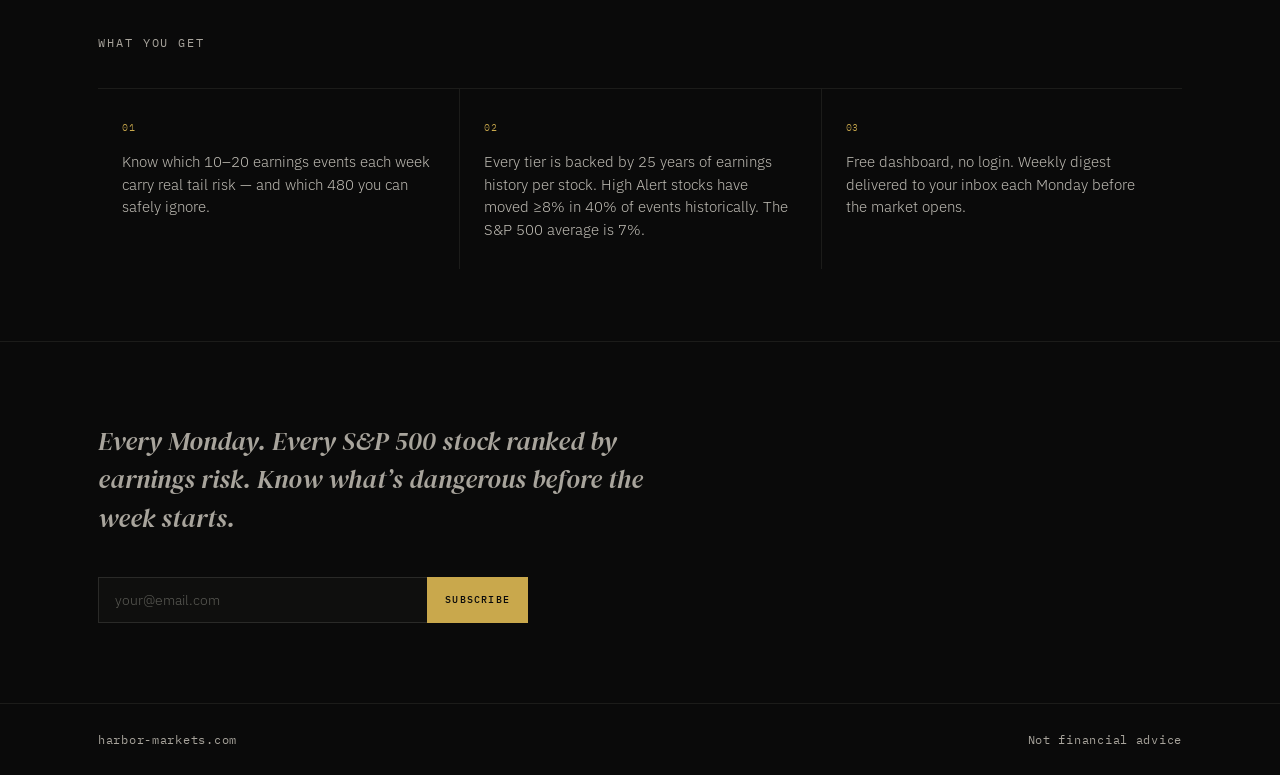
==== commit f074f8e7: "22/6/26 minor text update" ====
--- a/index.html
+++ b/index.html
@@ -105,7 +105,7 @@
           <span class="stat-label">stocks tracked</span>
         </div>
         <div class="stat-item">
-          <span class="stat-num">10 yrs</span>
+          <span class="stat-num">25 yrs</span>
           <span class="stat-label">of earnings history</span>
         </div>
       </div>
@@ -118,7 +118,7 @@
       <div class="how-grid">
         <div class="how-item">
           <strong class="how-title">Historical tail-risk profile</strong>
-          <p class="how-body">How far has this stock moved at past earnings? How often did it clear 5%, 8%, or more? Each stock is ranked against the full S&amp;P 500 universe across 10+ years of data.</p>
+          <p class="how-body">How far has this stock moved at past earnings? How often did it clear 5%, 8%, or more? Each stock is ranked against the full S&amp;P 500 universe across 25 years of data.</p>
         </div>
         <div class="how-item">
           <strong class="how-title">Pre-earnings momentum</strong>
@@ -154,7 +154,7 @@
         </li>
         <li>
           <span class="num">02</span>
-          <span>Every tier is backed by 10+ years of earnings history per stock. High Alert stocks have moved &ge;8% in 40% of events historically. The S&amp;P 500 average is 7%.</span>
+          <span>Every tier is backed by 25 years of earnings history per stock. High Alert stocks have moved &ge;8% in 40% of events historically. The S&amp;P 500 average is 7%.</span>
         </li>
         <li>
           <span class="num">03</span>
